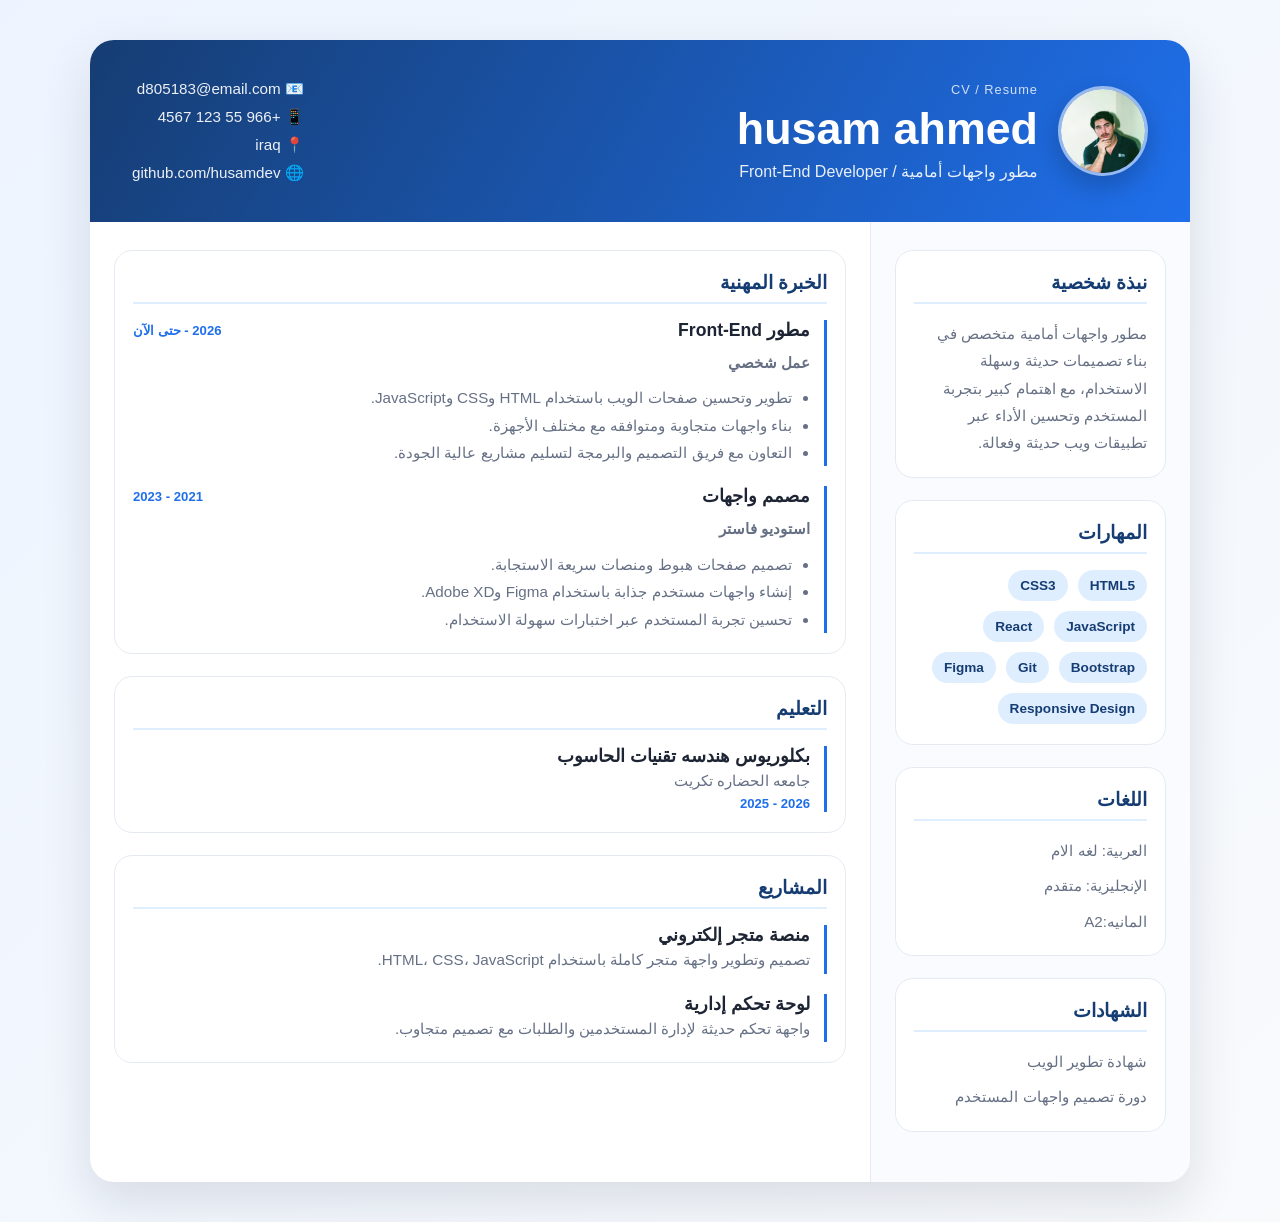
==== index.html @ 763a0e82 "Add files via upload" ====
﻿<!DOCTYPE html>
<html lang="ar" dir="rtl">
  <head>
    <meta charset="UTF-8" />
    <meta name="viewport" content="width=device-width, initial-scale=1.0" />
    <title>سيرة ذاتية | حسام علي</title>
    <link rel="stylesheet" href="styl.css" />
  </head>
  <body>
    <div class="cv-page">
      <header class="hero">
        <div class="profile">
          <div class="avatar">
            <!-- غيّر هذا الرابط فقط إذا أردت تبديل الصورة -->
            <img src="husam.jpg"
             
        
            />
          </div>
          <div>
            <p class="eyebrow">CV / Resume</p>
            <h1>husam ahmed</h1>
            <p class="role">مطور واجهات أمامية / Front-End Developer</p>
          </div>
        </div>

        <ul class="contact">
          <li>📧 d805183@email.com</li>
          <li>📱 +966 55 123 4567</li>
          <li>📍 iraq </li>
          <li>🌐 github.com/husamdev</li>
        </ul>
      </header>

      <main class="content">
        <aside class="sidebar">
         
          <section class="card">
            <h2>نبذة شخصية</h2>
            <p>
              مطور واجهات أمامية متخصص في بناء تصميمات حديثة وسهلة الاستخدام،
              مع اهتمام كبير بتجربة المستخدم وتحسين الأداء عبر تطبيقات ويب
              حديثة وفعالة.
            </p>
          </section>

          <section class="card">
            <h2>المهارات</h2>
            <div class="skills">
              <span>HTML5</span>
              <span>CSS3</span>
              <span>JavaScript</span>
              <span>React</span>
              <span>Bootstrap</span>
              <span>Git</span>
              <span>Figma</span>
              <span>Responsive Design</span>
            </div>
          </section>

          <section class="card">
            <h2>اللغات</h2>
            <ul class="list">
              <li>العربية: لغه الام</li>
              <li>الإنجليزية: متقدم</li>
              <li>المانيه:A2</li>

            </ul>
          </section>

          <section class="card">
            <h2>الشهادات</h2>
            <ul class="list">
              <li>شهادة تطوير الويب</li>
              <li>دورة تصميم واجهات المستخدم</li>
            </ul>
          </section>
        </aside>

        <section class="main-panel">
          <section class="card">
            <h2>الخبرة المهنية</h2>

            <div class="experience">
              <div class="job">
                <div class="job-head">
                  <h3>مطور Front-End</h3>
                  <span>2026 - حتى الآن</span>
                </div>
                <p class="company">عمل شخصي</p>
                <ul>
                  <li>تطوير وتحسين صفحات الويب باستخدام HTML وCSS وJavaScript.</li>
                  <li>بناء واجهات متجاوبة ومتوافقه مع مختلف الأجهزة.</li>
                  <li>التعاون مع فريق التصميم والبرمجة لتسليم مشاريع عالية الجودة.</li>
                </ul>
              </div>

              <div class="job">
                <div class="job-head">
                  <h3>مصمم واجهات</h3>
                  <span>2021 - 2023</span>
                </div>
                <p class="company">استوديو فاستر</p>
                <ul>
                  <li>تصميم صفحات هبوط ومنصات سريعة الاستجابة.</li>
                  <li>إنشاء واجهات مستخدم جذابة باستخدام Figma وAdobe XD.</li>
                  <li>تحسين تجربة المستخدم عبر اختبارات سهولة الاستخدام.</li>
                </ul>
              </div>
            </div>
          </section>

          <section class="card">
            <h2>التعليم</h2>
            <div class="education">
              <div class="edu-item">
                <h3>بكلوريوس هندسه تقنيات الحاسوب</h3>
                <p> جامعه الحضاره تكريت</p>
                <span>2026 - 2025</span>
              </div>
            </div>
          </section>

          <section class="card">
            <h2>المشاريع</h2>
            <div class="projects">
              <div class="project-item">
                <h3>منصة متجر إلكتروني</h3>
                <p>تصميم وتطوير واجهة متجر كاملة باستخدام HTML، CSS، JavaScript.</p>
              </div>
              <div class="project-item">
                <h3>لوحة تحكم إدارية</h3>
                <p>واجهة تحكم حديثة لإدارة المستخدمين والطلبات مع تصميم متجاوب.</p>
              </div>
            </div>
          </section>
        </section>
      </main>
    </div>
  </body>
</html>
---- styl.css ----
:root {
  --primary: #1f6feb;
  --primary-dark: #163d73;
  --bg: #f4f7fb;
  --panel: #ffffff;
  --text: #1d2433;
  --muted: #667085;
  --line: #e5eaf2;
  --accent: #dfeeff;
}

* {
  box-sizing: border-box;
  margin: 0;
  padding: 0;
}

body {
  font-family: "Segoe UI", Tahoma, Geneva, Verdana, sans-serif;
  background: linear-gradient(135deg, #edf4ff 0%, #f8fafc 100%);
  color: var(--text);
  padding: 40px 20px;
}

.cv-page {
  max-width: 1100px;
  margin: 0 auto;
  background: var(--panel);
  border-radius: 24px;
  box-shadow: 0 20px 50px rgba(15, 28, 53, 0.12);
  overflow: hidden;
}

.hero {
  background: linear-gradient(120deg, var(--primary-dark) 0%, var(--primary) 100%);
  color: #fff;
  display: flex;
  justify-content: space-between;
  gap: 20px;
  padding: 40px 42px;
  align-items: center;
}

.profile {
  display: flex;
  align-items: center;
  gap: 20px;
}

.avatar {
  width: 90px;
  height: 90px;
  border-radius: 50%;
  overflow: hidden;
  display: grid;
  place-items: center;
  background: rgba(255, 255, 255, 0.15);
  border: 3px solid rgba(255, 255, 255, 0.45);
  box-shadow: 0 10px 25px rgba(0, 0, 0, 0.2);
}

.avatar img {
  width: 100%;
  height: 100%;
  object-fit: cover;
  display: block;
}

.eyebrow {
  color: rgba(255, 255, 255, 0.8);
  font-size: 0.8rem;
  margin-bottom: 6px;
  letter-spacing: 1px;
}

h1 {
  font-size: clamp(2rem, 4vw, 2.8rem);
  margin-bottom: 8px;
}

.role {
  font-size: 1rem;
  color: rgba(255, 255, 255, 0.9);
}

.contact {
  list-style: none;
  display: grid;
  gap: 10px;
  font-size: 0.95rem;
  color: rgba(255, 255, 255, 0.92);
}

.content {
  display: grid;
  grid-template-columns: 320px 1fr;
}

.sidebar {
  background: #f9fbff;
  border-left: 1px solid var(--line);
  padding: 28px 24px;
}

.main-panel {
  padding: 28px 24px;
}

.card {
  background: var(--panel);
  border: 1px solid var(--line);
  border-radius: 18px;
  padding: 20px 18px;
  margin-bottom: 22px;
}

.card h2 {
  font-size: 1.2rem;
  margin-bottom: 16px;
  color: var(--primary-dark);
  border-bottom: 2px solid var(--accent);
  padding-bottom: 8px;
}

.card p,
.list li,
.project-item p,
.edu-item p,
.job ul li {
  color: var(--muted);
  line-height: 1.8;
  font-size: 0.95rem;
}

.skills {
  display: flex;
  flex-wrap: wrap;
  gap: 10px;
}

.skills span {
  background: var(--accent);
  color: var(--primary-dark);
  padding: 8px 12px;
  border-radius: 999px;
  font-size: 0.85rem;
  font-weight: 600;
}

.list {
  list-style: none;
  display: grid;
  gap: 8px;
}

.experience,
.projects,
.education {
  display: grid;
  gap: 20px;
}

.job,
.project-item,
.edu-item {
  border-right: 3px solid var(--primary);
  padding-right: 14px;
}

.job-head {
  display: flex;
  justify-content: space-between;
  gap: 12px;
  align-items: center;
  margin-bottom: 8px;
}

.job-head h3,
.project-item h3,
.edu-item h3 {
  font-size: 1.1rem;
  color: var(--text);
}

.job-head span,
.edu-item span {
  color: var(--primary);
  font-size: 0.82rem;
  font-weight: 700;
}

.company {
  color: var(--primary-dark);
  font-weight: 600;
  margin-bottom: 8px;
}

.job ul {
  padding-right: 18px;
  list-style: disc;
}

@media (max-width: 820px) {
  .hero,
  .content {
    grid-template-columns: 1fr;
    display: block;
  }

  .hero {
    padding: 28px 20px;
  }

  .profile {
    margin-bottom: 20px;
  }

  .contact {
    font-size: 0.9rem;
  }

  .sidebar,
  .main-panel {
    padding: 18px 16px;
  }

  .job-head {
    flex-direction: column;
    align-items: flex-start;
  }
}
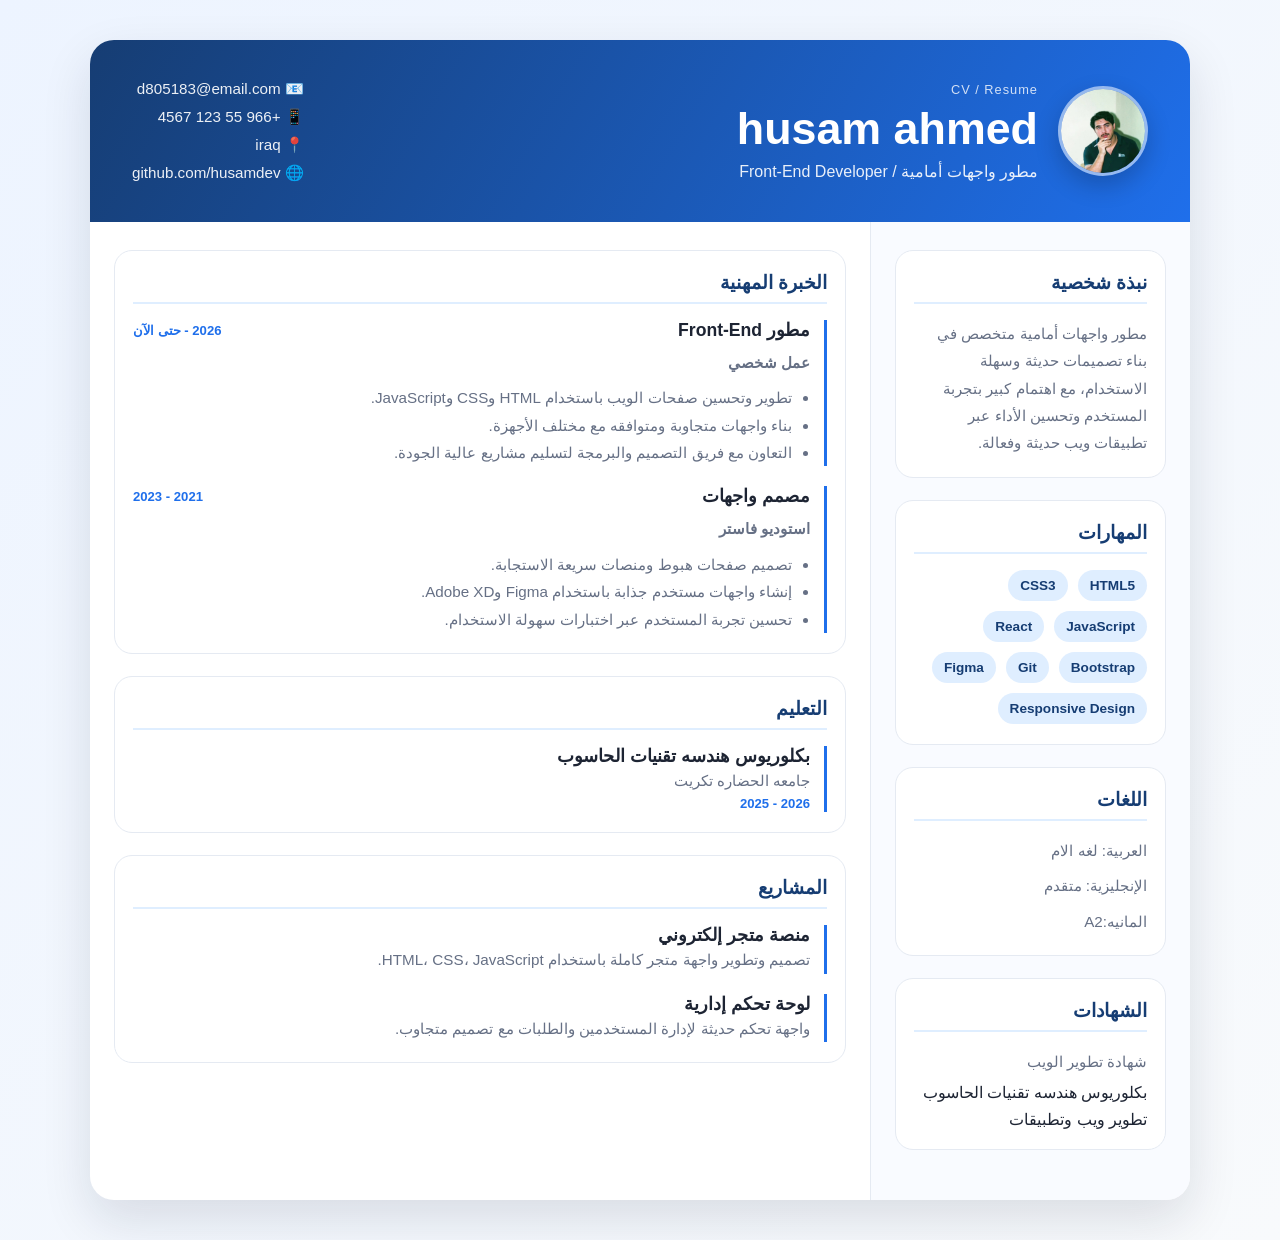
==== commit 9b577baf: "Update list items in index.html" ====
--- a/index.html
+++ b/index.html
@@ -72,7 +72,8 @@
             <h2>الشهادات</h2>
             <ul class="list">
               <li>شهادة تطوير الويب</li>
-              <li>دورة تصميم واجهات المستخدم</li>
+              <il>بكلوريوس هندسه تقنيات الحاسوب </il>            
+             <il> تطوير ويب وتطبيقات</il>
             </ul>
           </section>
         </aside>
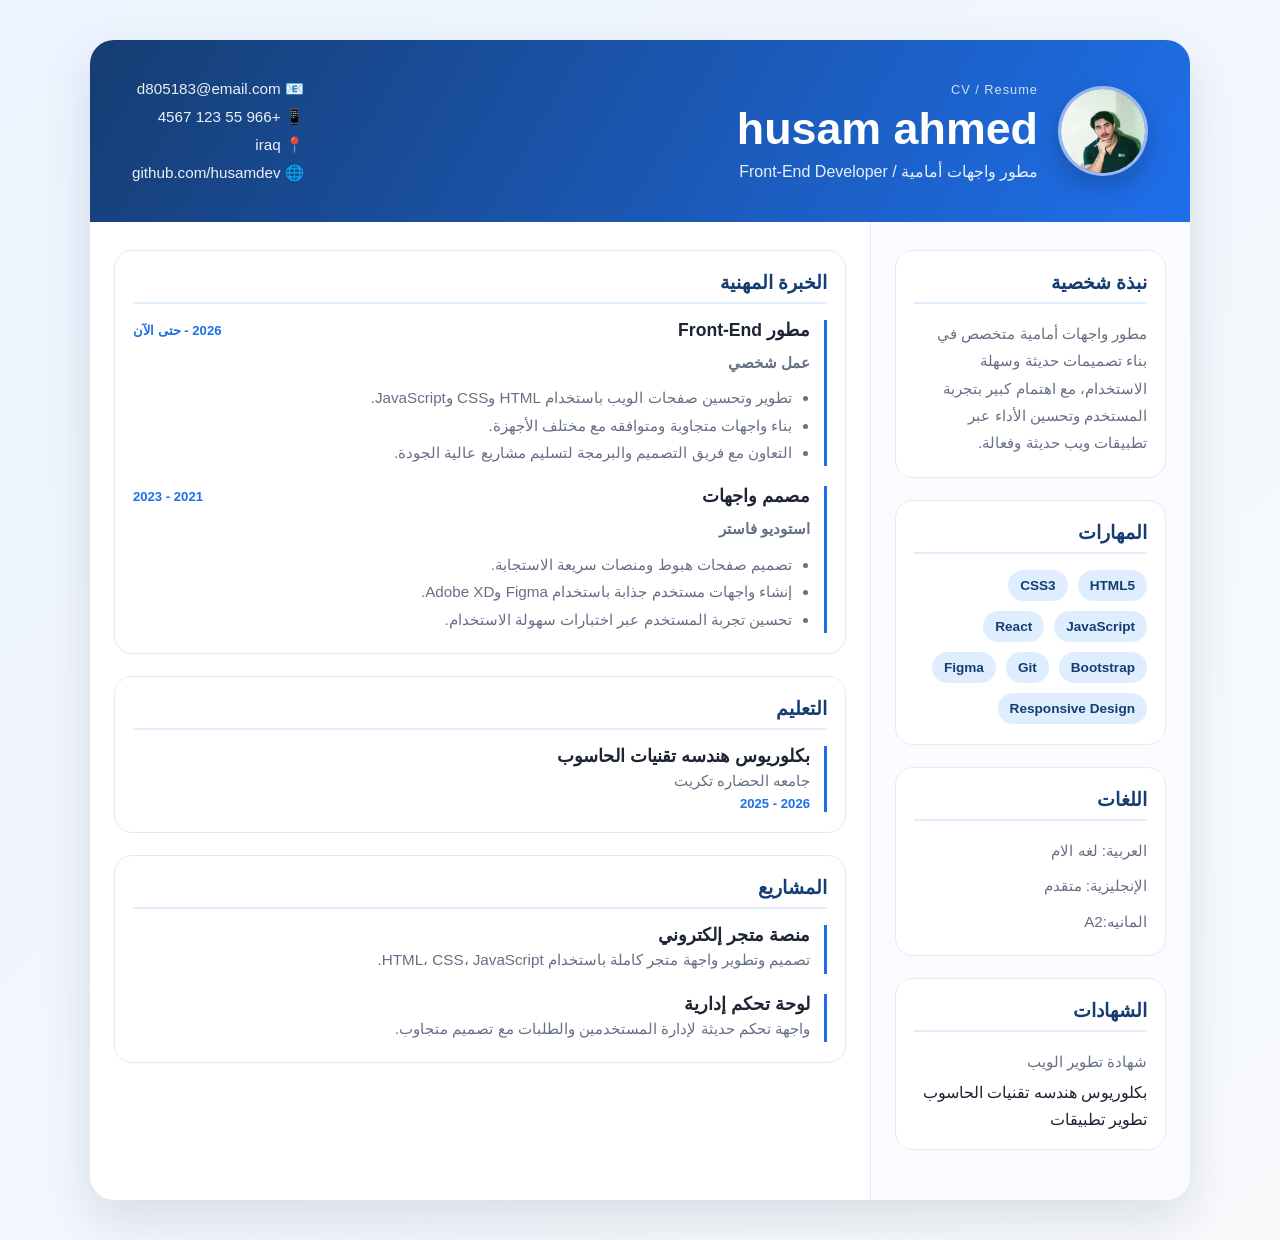
==== commit 7e14001a: "Fix typo in list item for web development" ====
--- a/index.html
+++ b/index.html
@@ -73,7 +73,7 @@
             <ul class="list">
               <li>شهادة تطوير الويب</li>
               <il>بكلوريوس هندسه تقنيات الحاسوب </il>            
-             <il> تطوير ويب وتطبيقات</il>
+             <il> تطوير تطبيقات</il>
             </ul>
           </section>
         </aside>
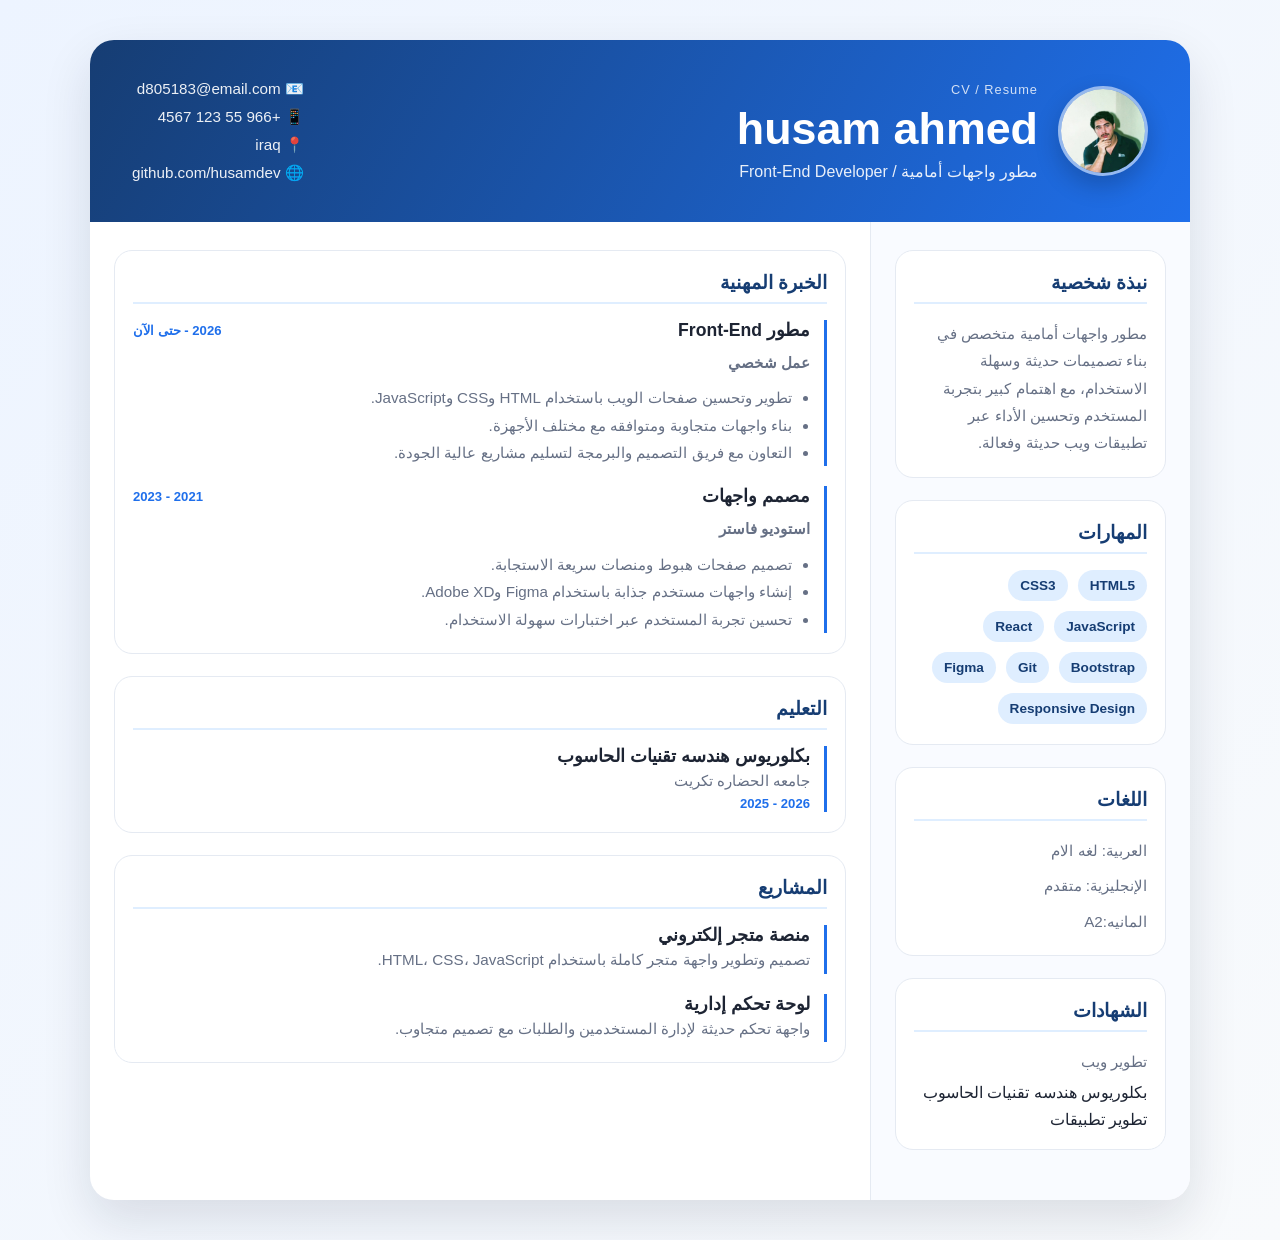
==== commit 101a13d8: "Update certification list in index.html" ====
--- a/index.html
+++ b/index.html
@@ -71,9 +71,9 @@
           <section class="card">
             <h2>الشهادات</h2>
             <ul class="list">
-              <li>شهادة تطوير الويب</li>
+              <li>تطوير ويب</li>
               <il>بكلوريوس هندسه تقنيات الحاسوب </il>            
-             <il> تطوير تطبيقات</il>
+              <il> تطوير تطبيقات</il>
             </ul>
           </section>
         </aside>
